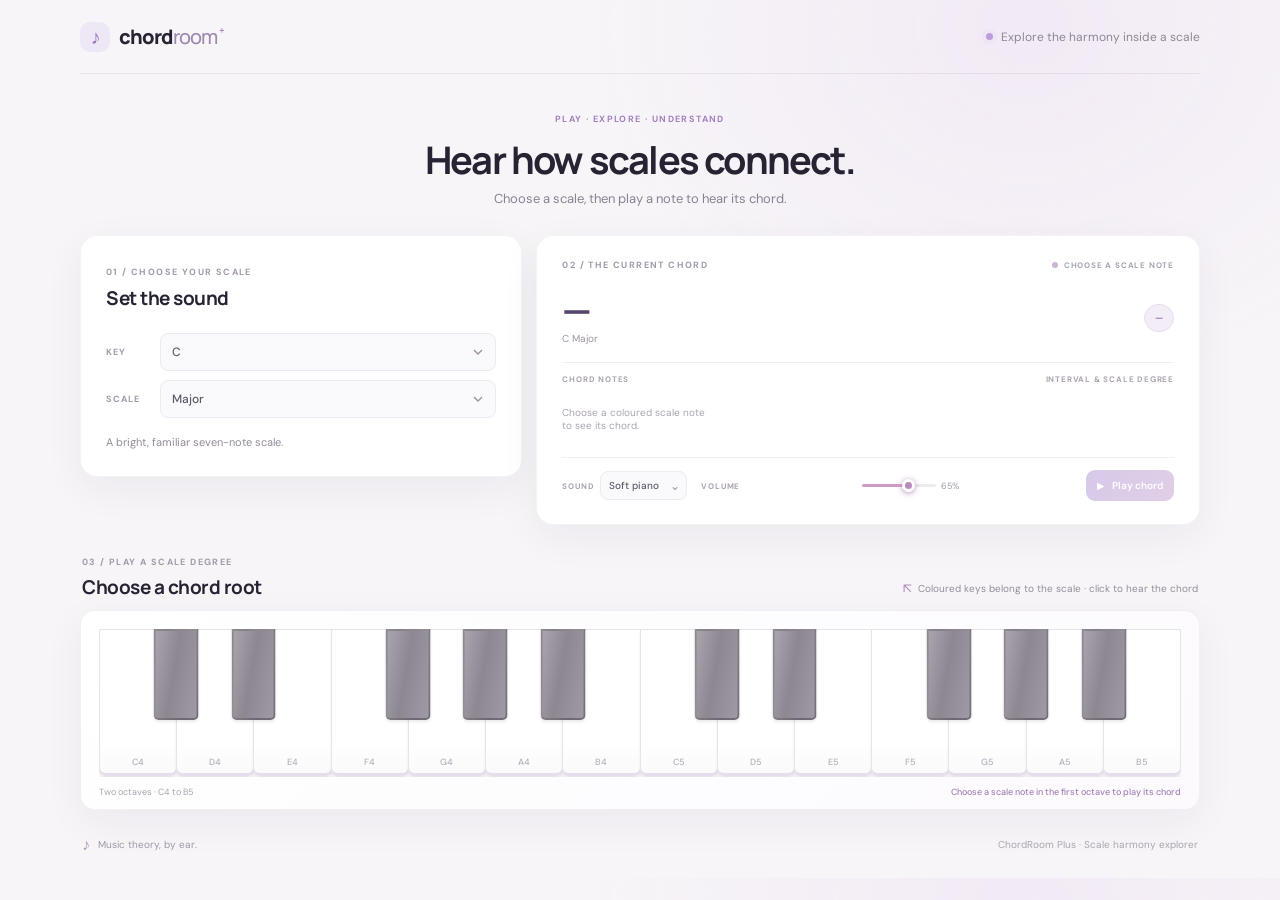
==== chordRoom-plus/index.html @ 6a4865ba "Add ChordRoom Plus scale explorer" ====
<!doctype html>
<html lang="en">
<head>
  <meta charset="utf-8"><meta name="viewport" content="width=device-width, initial-scale=1"><meta name="theme-color" content="#f7f4f8">
  <meta name="description" content="Explore the chords inside a scale and hear how each degree sounds.">
  <title>ChordRoom Plus — Explore chords in a scale</title>
  <link rel="preconnect" href="https://fonts.googleapis.com"><link rel="preconnect" href="https://fonts.gstatic.com" crossorigin>
  <link href="https://fonts.googleapis.com/css2?family=DM+Sans:wght@400;500;600;700&family=Manrope:wght@400;500;600;700;800&display=swap" rel="stylesheet"><link rel="stylesheet" href="styles.css">
</head>
<body>
  <main class="app-shell">
    <header class="topbar"><a class="brand" href="#" aria-label="ChordRoom Plus home"><span class="brand-mark">♪</span><span>chord<span class="brand-light">room</span><sup class="plus-mark">+</sup></span></a><div class="top-note"><span class="live-dot"></span> Explore the harmony inside a scale</div></header>
    <section class="intro"><div class="eyebrow">PLAY · EXPLORE · UNDERSTAND</div><h1>Hear how scales connect.</h1><p>Choose a scale, then play a note to hear its chord.</p></section>
    <section class="plus-layout" aria-label="Scale chord explorer">
      <section class="builder-panel scale-panel"><div class="panel-heading"><div><span class="step-label">01 / CHOOSE YOUR SCALE</span><h2>Set the sound</h2></div></div>
        <div class="scale-selectors"><label class="field-label" for="tonic">KEY</label><select id="tonic" aria-label="Scale tonic"></select><label class="field-label scale-type-label" for="scale-type">SCALE</label><select id="scale-type" aria-label="Scale type"></select></div>
        <p class="scale-description" id="scale-description"></p>
      </section>
      <section class="result-panel chord-panel"><div class="result-top"><span class="step-label">02 / THE CURRENT CHORD</span><span class="playing-indicator"><span class="pulse"></span> <span id="degree-status">CHOOSE A SCALE NOTE</span></span></div>
        <div class="chord-identity"><div><div class="chord-symbol" id="chord-symbol">—</div><div class="chord-subtitle" id="chord-subtitle">Choose one of the highlighted scale notes</div></div><div class="degree-badge" id="degree-badge">—</div></div>
        <div class="construction-caption"><span>CHORD NOTES</span><span>INTERVAL & SCALE DEGREE</span></div><div class="note-cards" id="note-cards" aria-live="polite"><div class="empty-construction">Your chord notes will appear here.</div></div>
        <div class="chord-actions"><div class="sound-picker"><label for="instrument">SOUND</label><select id="instrument" aria-label="Instrument"><option value="piano">Soft piano</option><option value="warm">Warm keys</option><option value="glass">Glass synth</option></select></div><div class="volume-control"><label for="volume">VOLUME</label><input id="volume" type="range" min="0" max="100" value="65" aria-label="Volume"><span id="volume-value">65%</span></div><button class="play-button" id="play-chord" aria-label="Play current chord" disabled><span>▶</span><span class="play-label">Play chord</span></button></div>
      </section>
    </section>
    <section class="keyboard-section"><div class="keyboard-heading"><div><span class="step-label">03 / PLAY A SCALE DEGREE</span><h2>Choose a chord root</h2></div><div class="keyboard-help"><span class="click-icon">↖</span> Coloured keys belong to the scale · click to hear the chord</div></div><div class="keyboard-frame"><div class="keyboard" id="keyboard" aria-label="Two octave piano keyboard"></div><div class="keyboard-footer"><span>Two octaves · C4 to B5</span><span id="root-hint">Select a key and its in-scale chord will play</span></div></div></section>
    <footer><span class="footer-mark">♪</span><span>Music theory, by ear.</span><span class="footer-right">ChordRoom Plus · Scale harmony explorer</span></footer>
  </main><script src="app.js"></script>
</body>
</html>
---- chordRoom-plus/styles.css ----
:root{--ink:#272333;--muted:#8b8796;--line:#eeeaf1;--paper:#fff;--bg:#f7f5f8;--pink:#e9a1c8;--purple:#af9bea;--accent:#9c79d5;--shadow:0 12px 40px rgba(47,34,66,.055)}*{box-sizing:border-box}body{margin:0;background:radial-gradient(ellipse at 80% 3%,#f2eaf5 0,transparent 30%),var(--bg);color:var(--ink);font-family:'DM Sans',sans-serif;-webkit-font-smoothing:antialiased}.app-shell{width:min(1120px,calc(100% - 48px));margin:0 auto}.topbar{height:74px;display:flex;align-items:center;justify-content:space-between;border-bottom:1px solid rgba(115,94,132,.10)}.brand{font:800 20px Manrope,sans-serif;letter-spacing:-1px;text-decoration:none;color:var(--ink);display:flex;align-items:center;gap:9px}.brand-light{font-weight:500;color:#9d89af}.brand-mark{display:grid;place-items:center;width:30px;height:30px;border-radius:10px;background:#eee7f5;color:#9679bb;font-size:20px}.top-note{font-size:12px;color:#8d8795;display:flex;align-items:center;gap:8px}.live-dot{width:7px;height:7px;border-radius:50%;background:#bf9cdd;box-shadow:0 0 0 4px #eee6f3}.intro{text-align:center;padding:39px 0 28px}.eyebrow,.step-label{font-size:9px;font-weight:700;letter-spacing:1.4px;color:#a29aa9}.eyebrow{color:#a181bd}.intro h1{font:700 38px Manrope,sans-serif;letter-spacing:-1.8px;margin:8px 0 5px}.intro p{font-size:13px;color:#888391;margin:0}.studio{display:grid;grid-template-columns:1.02fr .98fr;gap:14px}.builder-panel,.result-panel{background:var(--paper);border:1px solid rgba(95,76,112,.07);border-radius:17px;box-shadow:var(--shadow);padding:23px 25px}.panel-heading,.result-top,.group-title,.volume-top{display:flex;align-items:center;justify-content:space-between}.panel-heading h2,.keyboard-heading h2{font:700 19px Manrope,sans-serif;letter-spacing:-.5px;margin:5px 0 0}.sound-picker{display:flex;align-items:center;gap:7px}.sound-picker label{font-size:8px;font-weight:700;letter-spacing:1px;color:#aaa3b0}.sound-picker select,.select-wrap select{appearance:none;background:#faf9fb;border:1px solid #eeeaf1;border-radius:8px;color:#605a68;font:500 11px 'DM Sans',sans-serif;padding:8px 25px 8px 10px;cursor:pointer}.sound-picker{position:relative}.sound-picker:after{content:'⌄';font-size:12px;position:absolute;right:9px;pointer-events:none;color:#9b91a2}.control-group{margin-top:21px}.group-title{margin-bottom:9px}.group-title>span:first-child{font-size:11px;font-weight:600}.group-hint{font-size:9px;color:#aaa4af}.segmented{display:flex;flex-wrap:wrap;gap:5px}.segment{border:1px solid #efedf1;background:#fff;color:#817a88;border-radius:7px;padding:8px 10px;font:500 10px 'DM Sans',sans-serif;cursor:pointer;transition:.18s}.segment:hover,.pill:hover{border-color:#cdb9df;color:#8669a5}.segment.active{background:#f2edf7;border-color:#e5d9ed;color:#805fa5;box-shadow:inset 0 0 0 1px rgba(160,126,192,.08)}.pill-row{display:flex;gap:7px;flex-wrap:wrap}.pill{border:1px solid #eeeaf1;border-radius:20px;padding:6px 12px;background:#fff;color:#827b88;font:500 10px 'DM Sans',sans-serif;cursor:pointer;transition:.18s}.pill.active{background:#fbf0f7;border-color:#edcce0;color:#b36c96;box-shadow:0 2px 8px #f7e8f1}.bottom-controls{border-top:1px solid #f2eff4;margin-top:21px;padding-top:16px;display:grid;grid-template-columns:1fr 1fr;gap:20px}.bottom-controls .control-group{margin:0}.select-wrap{position:relative;display:inline-block}.select-wrap select{width:100%;padding:8px 29px 8px 10px}.chevron{position:absolute;right:10px;top:5px;color:#9e96a5;pointer-events:none}.volume-top{margin:0 0 7px}.volume-top label{font-size:11px;font-weight:600}.volume-top span{font-size:10px;color:#a29ba8}input[type=range]{width:100%;height:3px;appearance:none;background:linear-gradient(to right,#d09ac4 65%,#eeeaf1 65%);border-radius:4px;outline:0;display:block}input[type=range]::-webkit-slider-thumb{appearance:none;width:13px;height:13px;border:3px solid white;border-radius:50%;background:#b98bc0;box-shadow:0 1px 6px #b690bd;cursor:pointer}.input[type=range]::-moz-range-thumb{width:9px;height:9px;border:2px solid white;border-radius:50%;background:#b98bc0;box-shadow:0 1px 6px #b690bd;cursor:pointer}.result-panel{padding:23px 25px}.playing-indicator{display:flex;align-items:center;gap:6px;font-size:8px;font-weight:700;letter-spacing:.8px;color:#aaa3b1}.pulse{width:6px;height:6px;border-radius:50%;background:#c8b8d4}.chord-identity{display:flex;justify-content:space-between;align-items:center;padding:13px 0 12px;border-bottom:1px solid #f1edf3}.chord-symbol{font:700 38px Manrope,sans-serif;letter-spacing:-2px;line-height:1;color:#57466e}.chord-subtitle{font-size:10px;color:#9b94a2;margin-top:4px}.play-button{display:flex;align-items:center;gap:8px;border:0;border-radius:9px;background:linear-gradient(120deg,#a58ad0,#bd94c8);color:#fff;padding:10px 14px;box-shadow:0 5px 12px rgba(158,123,188,.23);cursor:pointer;font:600 10px 'DM Sans',sans-serif;transition:.2s}.play-button:hover{transform:translateY(-1px);box-shadow:0 7px 16px rgba(158,123,188,.32)}.play-button span:first-child{font-size:9px}.play-button.playing span:first-child{animation:blink .7s infinite alternate}@keyframes blink{to{opacity:.35}}.note-cards{display:grid;grid-template-columns:repeat(4,1fr);gap:6px;padding:11px 0 12px}.note-card{border:1px solid #f0edf2;background:#fcfbfd;border-radius:8px;padding:8px 8px 7px;min-width:0}.note-name{font:700 15px Manrope,sans-serif;color:#554b60}.note-interval{font-size:8px;font-weight:600;color:#ae78a0;margin:3px 0 2px}.note-degree{font-size:8px;color:#a19aa6;white-space:nowrap}.scales-block{border-top:1px solid #f1edf3;padding-top:12px}.scales-heading{display:flex;justify-content:space-between;align-items:end;margin-bottom:8px}.scales-heading h3{font:700 13px Manrope,sans-serif;margin:3px 0 0}.scales-caption{font-size:9px;color:#aaa4af}.scale-list{display:flex;flex-wrap:wrap;gap:5px;min-height:24px}.scale-chip{font-size:9px;color:#7a6d87;background:#f6f2f8;border:1px solid #eee7f2;border-radius:20px;padding:5px 8px}.scale-chip:first-child{background:#f7edf3;color:#a56c91;border-color:#f1dbe8}.keyboard-section{margin-top:24px}.keyboard-heading{display:flex;align-items:end;justify-content:space-between;margin-bottom:10px;padding:0 2px}.keyboard-heading h2{margin-top:4px}.keyboard-help{font-size:10px;color:#938c99;padding-bottom:3px;display:flex;align-items:center;gap:6px}.click-icon{font-size:14px;color:#aa8dbb}.keyboard-frame{background:linear-gradient(135deg,#fff,#fcfafd);border:1px solid rgba(95,76,112,.08);border-radius:15px;padding:18px 18px 11px;box-shadow:var(--shadow)}.keyboard{height:148px;display:flex;position:relative;overflow:hidden;user-select:none}.white-key{flex:1;position:relative;background:linear-gradient(180deg,#fff 0%,#fff 76%,#faf9fb 100%);border:1px solid #e7e3ea;border-radius:0 0 6px 6px;box-shadow:0 3px 3px rgba(51,39,61,.07);cursor:pointer;z-index:1;transition:background .15s,border-color .15s}.white-key+.white-key{margin-left:-1px}.white-key .key-label{position:absolute;bottom:8px;left:0;right:0;text-align:center;font:500 9px 'DM Sans',sans-serif;color:#b3aeba;pointer-events:none}.white-key.root-key{background:linear-gradient(180deg,#f8eaf4,#f5ddec 80%,#f1d6e8);border-color:#d9a7cb;box-shadow:inset 0 0 20px rgba(222,161,202,.18),0 3px 3px rgba(51,39,61,.07)}.white-key.chord-key{background:linear-gradient(180deg,#f2edfa,#e7def5 80%,#ded1ef);border-color:#c7b2e1;box-shadow:inset 0 0 20px rgba(175,155,234,.20),0 3px 3px rgba(51,39,61,.07)}.white-key.root-key .key-label,.white-key.chord-key .key-label{color:#826a95}.black-key{position:absolute;top:0;height:91px;width:4.15%;z-index:3;border-radius:0 0 5px 5px;background:linear-gradient(100deg,#433d4d,#27232f 40%,#37313f);box-shadow:0 4px 7px rgba(30,24,38,.2);cursor:pointer;transform:translateX(-50%);transition:background .15s}.black-key.root-key{background:linear-gradient(120deg,#d98eb8,#b868a0);box-shadow:0 2px 13px rgba(201,111,164,.55)}.black-key.chord-key{background:linear-gradient(120deg,#b09be7,#8970c6);box-shadow:0 2px 13px rgba(143,119,205,.53)}.keyboard-footer{display:flex;justify-content:space-between;padding-top:9px;font-size:9px;color:#aaa3af}.keyboard-footer #root-hint{color:#a181b6}.keyboard-footer #root-hint:not(:empty){font-weight:500}footer{display:flex;align-items:center;gap:8px;padding:24px 2px 23px;color:#9e97a4;font-size:10px}.footer-mark{font-size:16px;color:#b298c1}.footer-right{margin-left:auto;color:#aaa4af}
@media(max-width:800px){.app-shell{width:min(680px,calc(100% - 32px))}.studio{grid-template-columns:1fr}.builder-panel,.result-panel{padding:20px}.keyboard-frame{padding:14px 12px 10px}.keyboard{height:125px}.black-key{height:78px;width:4.7%}.intro{padding-top:32px}.note-cards{grid-template-columns:repeat(4,1fr)}}@media(max-width:480px){.app-shell{width:calc(100% - 22px)}.topbar{height:60px}.top-note{font-size:0}.top-note .live-dot{font-size:initial}.intro{padding:27px 0 20px}.intro h1{font-size:32px}.intro p{font-size:11px}.builder-panel,.result-panel{padding:16px}.segment{padding:7px 8px;font-size:9px}.bottom-controls{gap:12px}.keyboard{height:100px}.black-key{height:64px;width:5.2%}.keyboard-footer{font-size:8px}.keyboard-heading h2{font-size:16px}.keyboard-help{font-size:9px}footer{font-size:9px}.footer-right{font-size:8px}.note-card{padding:7px 5px}.note-name{font-size:13px}}
/* ChordRoom Plus scale explorer */
.plus-mark{font:700 10px Manrope,sans-serif;color:#ad83bd;margin-left:2px;vertical-align:top}.plus-layout{display:grid;grid-template-columns:.8fr 1.2fr;gap:14px}.scale-panel{align-self:start}.scale-selectors{display:grid;grid-template-columns:44px 1fr;align-items:center;gap:9px 10px;margin-top:22px}.field-label{font-size:9px;font-weight:700;letter-spacing:1px;color:#a29aa9}.scale-selectors select{width:100%;appearance:none;border:1px solid #eeeaf1;border-radius:8px;background:#faf9fb url("data:image/svg+xml,%3Csvg xmlns='http://www.w3.org/2000/svg' width='10' height='6' viewBox='0 0 10 6'%3E%3Cpath d='m1 1 4 4 4-4' fill='none' stroke='%239b91a2' stroke-width='1.4'/%3E%3C/svg%3E") no-repeat right 12px center;color:#605a68;font:500 12px 'DM Sans',sans-serif;padding:10px 30px 10px 11px;cursor:pointer}.scale-type-label{grid-column:1}.scale-description{font-size:11px;line-height:1.6;color:#928a98;margin:16px 0 1px;max-width:300px}.chord-panel .chord-identity{padding-top:19px;padding-bottom:17px}.degree-badge{background:#f2edf7;color:#8868a0;border:1px solid #e9deef;padding:7px 10px;border-radius:20px;font-size:9px;font-weight:600}.construction-caption{display:flex;justify-content:space-between;color:#aaa3b0;font-size:8px;font-weight:700;letter-spacing:.8px;padding:11px 0 0}.chord-panel .note-cards{padding-top:8px;padding-bottom:12px}.empty-construction{font-size:10px;color:#aaa3af;padding:14px 0 13px}.chord-actions{border-top:1px solid #f1edf3;padding-top:12px;display:flex;align-items:center;gap:14px}.chord-actions .sound-picker{position:relative;display:flex;gap:6px;align-items:center}.chord-actions .sound-picker label,.chord-actions .volume-control label{font-size:8px;font-weight:700;letter-spacing:.8px;color:#aaa3b0}.chord-actions .sound-picker select{max-width:105px;font-size:10px;padding:7px 21px 7px 8px}.chord-actions .sound-picker:after{right:7px}.chord-actions .volume-control{display:grid;grid-template-columns:auto 74px auto;align-items:center;gap:7px;flex:1}.chord-actions .volume-control span{font-size:9px;color:#a29ba8}.chord-actions .play-button{padding:9px 11px;white-space:nowrap}.play-button:disabled{opacity:.45;cursor:default;box-shadow:none;transform:none}.scale-key{cursor:pointer}.scale-key:disabled{cursor:default}.white-key.scale-key:not(.chord-key):not(.root-key){box-shadow:inset 0 -3px #e7ddec,0 3px 3px rgba(51,39,61,.07)}.black-key.scale-key:not(.chord-key):not(.root-key){background:linear-gradient(100deg,#61566b,#43394e 45%,#51465e)}.white-key.outside-key{background:linear-gradient(180deg,#faf9fb,#f2f0f3);box-shadow:0 2px 2px rgba(51,39,61,.04);border-color:#eeebf0;cursor:default}.black-key.outside-key{background:linear-gradient(100deg,#a9a4ad,#8d8792 45%,#a19aa6);box-shadow:0 2px 3px rgba(30,24,38,.09);cursor:default}.white-key.root-key{background:linear-gradient(180deg,#f8eaf4,#f1d4e7);border-color:#d9a7cb;box-shadow:inset 0 0 19px rgba(222,161,202,.2),0 3px 3px rgba(51,39,61,.07)}.white-key.chord-key:not(.root-key){background:linear-gradient(180deg,#f2edfa,#e4daf4);border-color:#c7b2e1;box-shadow:inset 0 0 18px rgba(175,155,234,.2),0 3px 3px rgba(51,39,61,.07)}.black-key.root-key{background:linear-gradient(120deg,#d98eb8,#b868a0);box-shadow:0 2px 13px rgba(201,111,164,.55)}.black-key.chord-key:not(.root-key){background:linear-gradient(120deg,#b09be7,#8970c6);box-shadow:0 2px 13px rgba(143,119,205,.53)}
@media(max-width:800px){.plus-layout{grid-template-columns:1fr}.scale-panel{align-self:auto}.scale-description{max-width:none}.chord-actions{gap:10px}}
@media(max-width:480px){.chord-actions{flex-wrap:wrap}.chord-actions .volume-control{order:3;flex-basis:100%;grid-template-columns:auto 1fr auto}.chord-actions .play-button{margin-left:auto}.keyboard-heading{align-items:flex-start;gap:8px;flex-direction:column}.keyboard-help{padding:0}.scale-selectors{grid-template-columns:40px 1fr}}
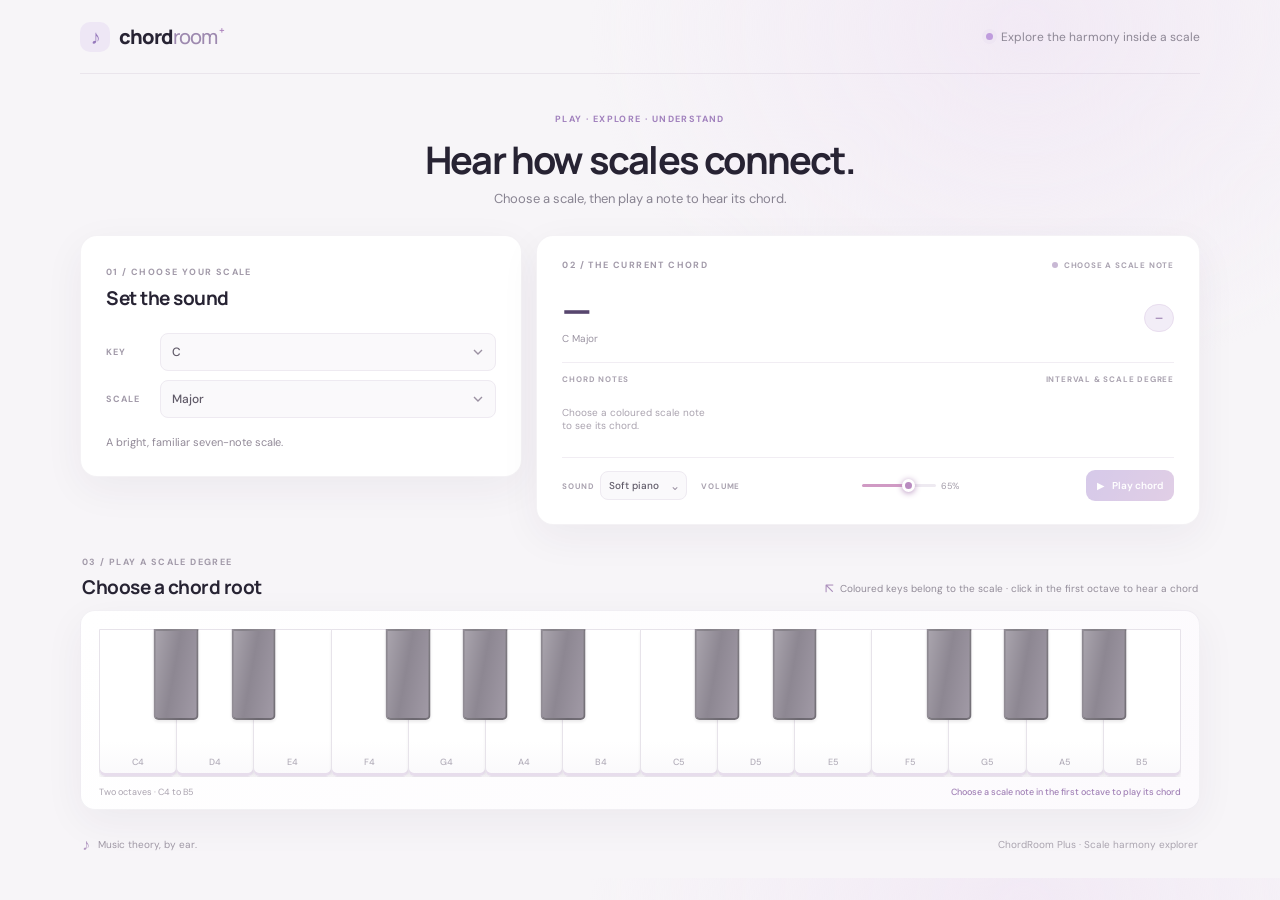
==== commit bf80261e: "Clarify playable root octave in Plus" ====
--- a/chordRoom-plus/index.html
+++ b/chordRoom-plus/index.html
@@ -22,7 +22,7 @@
         <div class="chord-actions"><div class="sound-picker"><label for="instrument">SOUND</label><select id="instrument" aria-label="Instrument"><option value="piano">Soft piano</option><option value="warm">Warm keys</option><option value="glass">Glass synth</option></select></div><div class="volume-control"><label for="volume">VOLUME</label><input id="volume" type="range" min="0" max="100" value="65" aria-label="Volume"><span id="volume-value">65%</span></div><button class="play-button" id="play-chord" aria-label="Play current chord" disabled><span>▶</span><span class="play-label">Play chord</span></button></div>
       </section>
     </section>
-    <section class="keyboard-section"><div class="keyboard-heading"><div><span class="step-label">03 / PLAY A SCALE DEGREE</span><h2>Choose a chord root</h2></div><div class="keyboard-help"><span class="click-icon">↖</span> Coloured keys belong to the scale · click to hear the chord</div></div><div class="keyboard-frame"><div class="keyboard" id="keyboard" aria-label="Two octave piano keyboard"></div><div class="keyboard-footer"><span>Two octaves · C4 to B5</span><span id="root-hint">Select a key and its in-scale chord will play</span></div></div></section>
+    <section class="keyboard-section"><div class="keyboard-heading"><div><span class="step-label">03 / PLAY A SCALE DEGREE</span><h2>Choose a chord root</h2></div><div class="keyboard-help"><span class="click-icon">↖</span> Coloured keys belong to the scale · click in the first octave to hear a chord</div></div><div class="keyboard-frame"><div class="keyboard" id="keyboard" aria-label="Two octave piano keyboard"></div><div class="keyboard-footer"><span>Two octaves · C4 to B5</span><span id="root-hint">Select a key and its in-scale chord will play</span></div></div></section>
     <footer><span class="footer-mark">♪</span><span>Music theory, by ear.</span><span class="footer-right">ChordRoom Plus · Scale harmony explorer</span></footer>
   </main><script src="app.js"></script>
 </body>
